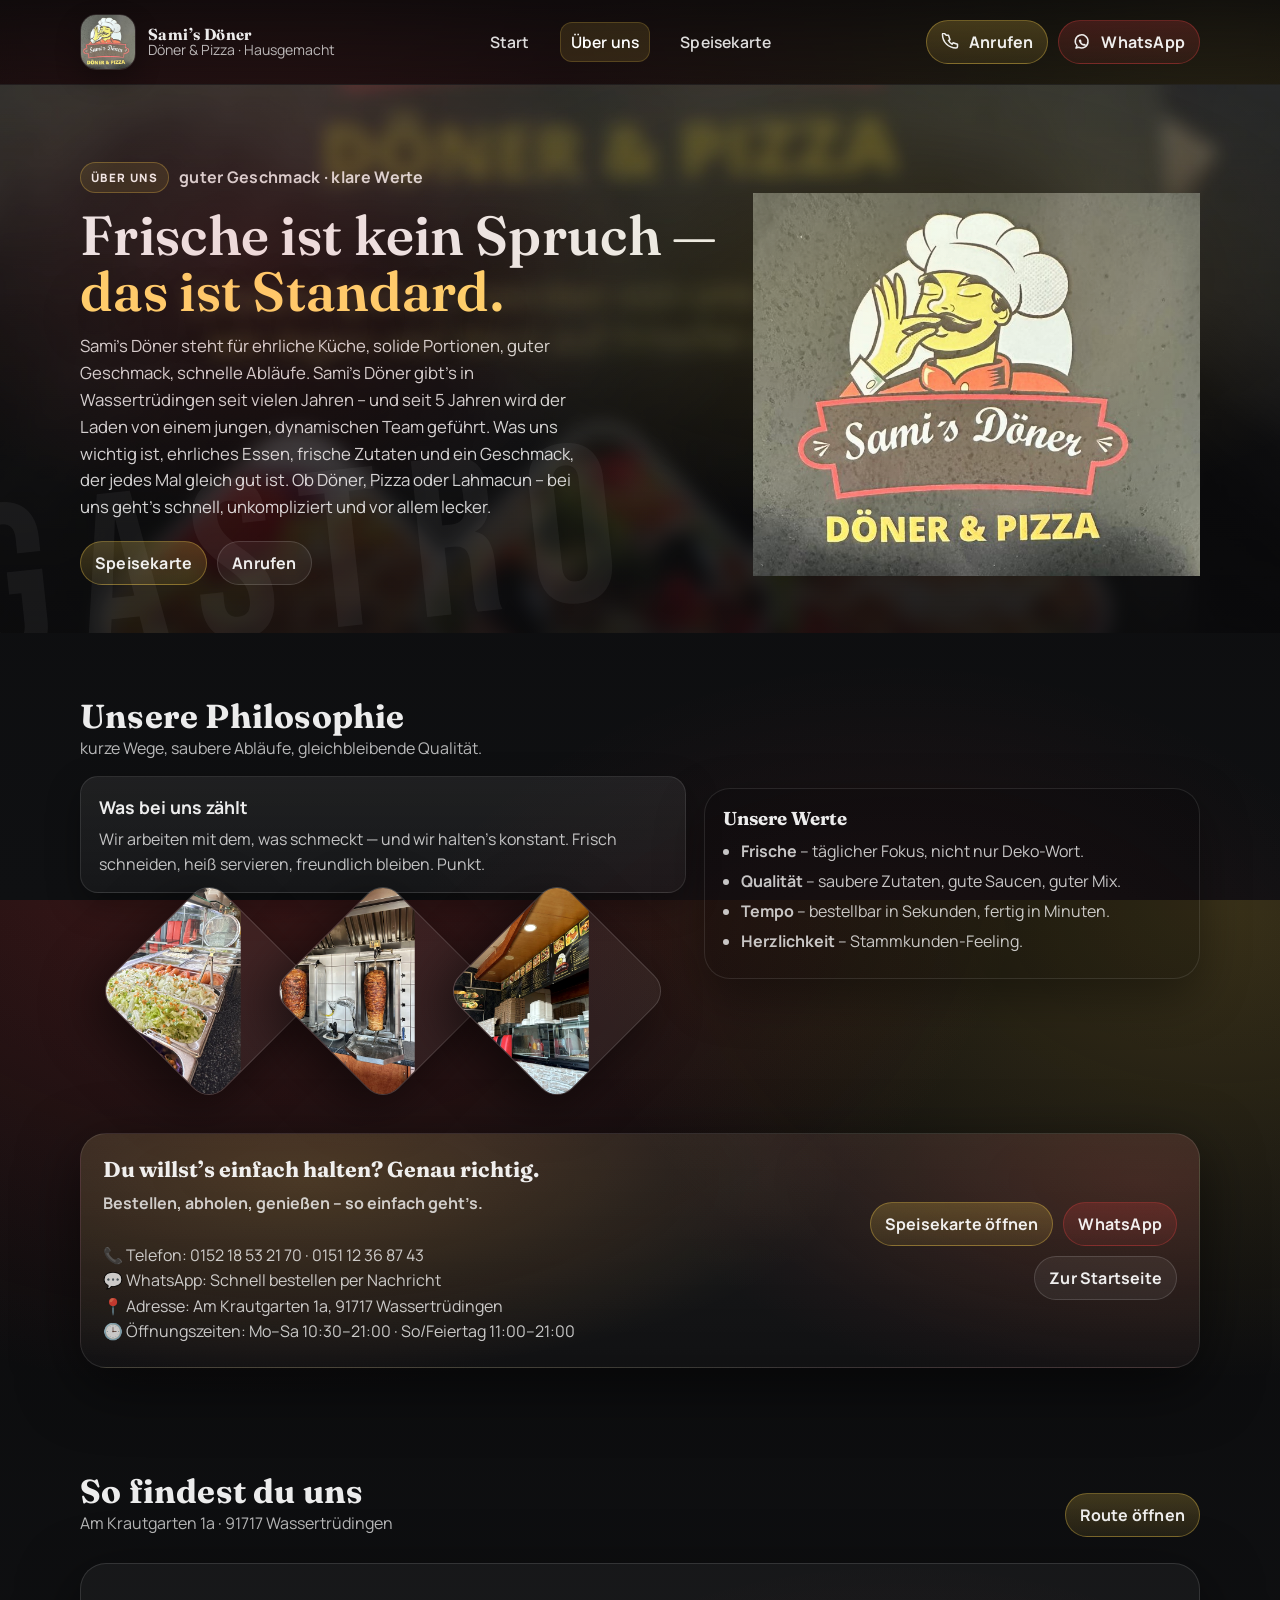
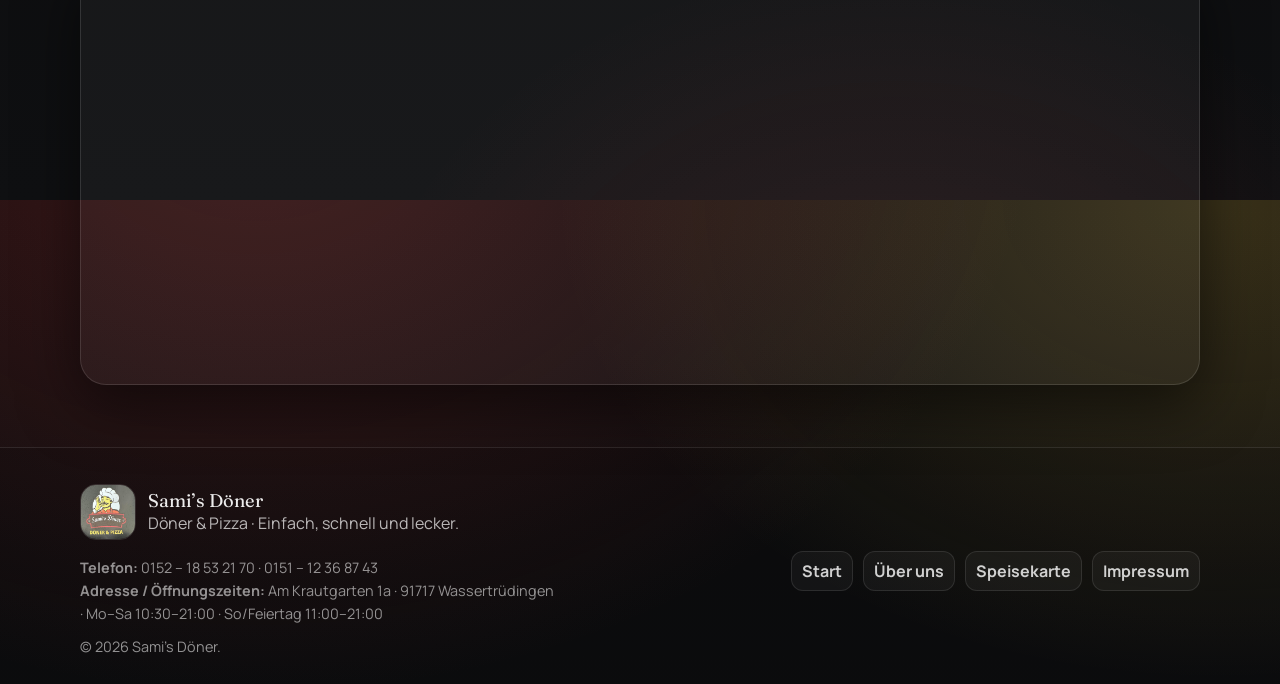
==== about/index.html @ f516ffdb "Add files via upload" ====
<!doctype html>
<html lang="de">
<head>
  <meta charset="utf-8" />
  <meta name="viewport" content="width=device-width, initial-scale=1" />
  <title>Über uns — Sami’s Döner</title>
  <meta name="description" content="Ein Blick hinter die Theke: Was uns wichtig ist, wie wir arbeiten und warum bei Sami’s Döner Frische zählt." />
  <meta name="theme-color" content="#0b0b0c" />
  <meta property="og:title" content="Über uns — Sami’s Döner" />
  <meta property="og:description" content="Ein Blick hinter die Theke: Was uns wichtig ist, wie wir arbeiten und warum bei Sami’s Döner Frische zählt." />
  <meta property="og:type" content="website" />
  <meta property="og:image" content="../assets/img/flyer.jpg" />
  <link rel="preconnect" href="https://fonts.googleapis.com">
  <link rel="preconnect" href="https://fonts.gstatic.com" crossorigin>
  <link href="https://fonts.googleapis.com/css2?family=Bebas+Neue&family=Fraunces:opsz,wght@9..144,400..700&family=Manrope:wght@400..800&display=swap" rel="stylesheet">
  <link rel="stylesheet" href="../assets/css/style.css" />
</head>
<body>

<header class="site-header">
  <a class="skiplink" href="#main">Zum Inhalt springen</a>
  <div class="container header-inner">
    <a class="brand" href="../">
      <img src="../assets/img/logo.jpg" alt="Sami’s Döner Logo">
      <div class="name">
        <strong>Sami’s Döner</strong>
        <span>Döner &amp; Pizza · Hausgemacht</span>
      </div>
    </a>

    <nav class="nav" aria-label="Hauptnavigation">
      <a href="../">Start</a>
      <a href="../about/" aria-current="page">Über uns</a>
      <a href="../speisekarte/">Speisekarte</a>
    </nav>

    <div class="header-cta">
      <a class="btn btn--gold" href="tel:+4915218532170" title="Anrufen: 0152 18 53 21 70">
        <svg class="icon" viewBox="0 0 24 24" fill="none" aria-hidden="true"><path d="M7 3h3l2 6-2 1c1 2 3 4 5 5l1-2 6 2v3c0 1-1 2-2 2-10 0-18-8-18-18 0-1 1-2 2-2z" stroke="currentColor" stroke-width="2" stroke-linecap="round" stroke-linejoin="round"/></svg>
        Anrufen
      </a>
      <a class="btn btn--red" href="https://wa.me/4915218532170" target="_blank" rel="noopener" title="WhatsApp öffnen">
        <svg class="icon" viewBox="0 0 24 24" fill="none" aria-hidden="true"><path d="M20 11.5a8.5 8.5 0 0 1-12.6 7.4L4 20l1.3-3.2A8.5 8.5 0 1 1 20 11.5z" stroke="currentColor" stroke-width="2" stroke-linecap="round" stroke-linejoin="round"/><path d="M8.6 9.2c.2-.5.5-.6.8-.6h.6c.2 0 .4.1.5.3l.8 1.7c.1.2.1.5 0 .7l-.4.7c.6 1.1 1.6 2.1 2.7 2.7l.7-.4c.2-.1.5-.1.7 0l1.7.8c.2.1.3.3.3.5v.6c0 .3-.1.6-.6.8-.6.2-1.6.2-3-.3-2.4-.9-4.3-2.8-5.2-5.2-.5-1.4-.5-2.4-.3-3z" fill="currentColor"/></svg>
        WhatsApp
      </a>
    </div>

    <button id="burger" class="burger" aria-label="Menü öffnen" aria-expanded="false" aria-controls="mobilePanel">
      <svg class="icon" viewBox="0 0 24 24" fill="none" aria-hidden="true">
        <path d="M4 7h16M4 12h16M4 17h16" stroke="currentColor" stroke-width="2" stroke-linecap="round"/>
      </svg>
    </button>
  </div>

  <div id="mobilePanel" class="mobile-panel" role="dialog" aria-label="Mobile Navigation">
    <a href="../">Start <span>→</span></a>
    <a href="../about/">Über uns <span>→</span></a>
    <a href="../speisekarte/">Speisekarte <span>→</span></a>
    <div class="actions">
      <a class="btn btn--gold" href="tel:+4915218532170">Anrufen</a>
      <a class="btn btn--red" href="https://wa.me/4915218532170" target="_blank" rel="noopener">WhatsApp</a>
    </div>
  </div>
</header>


<main id="main">
  <section class="hero" style="padding-bottom:26px">
    <div class="container hero-grid">
      <div class="reveal">
        <div class="hero-kicker">
          <span class="badge">Über uns</span>
          <span>guter Geschmack · klare Werte</span>
        </div>
        <h1>Frische ist kein Spruch — <span class="accent">das ist Standard.</span></h1>
        <p>
           Sami’s Döner steht für ehrliche Küche, solide Portionen, guter Geschmack, schnelle Abläufe.
            Sami’s Döner gibt’s in Wassertrüdingen seit vielen Jahren – und seit 5 Jahren wird der Laden von einem jungen, dynamischen Team geführt. Was uns wichtig ist, ehrliches Essen, frische Zutaten und ein Geschmack, der jedes Mal gleich gut ist. Ob Döner, Pizza oder Lahmacun – bei uns geht’s schnell, unkompliziert und vor allem lecker.
          </p>
        <div class="hero-actions">
          <a class="btn btn--gold" href="../speisekarte/">Speisekarte</a>
          <a class="btn" href="tel:+4915218532170">Anrufen</a>
        </div>
      </div>
      <div class="hero-logo reveal">
        <img src="../assets/img/logo.jpg" alt="Sami’s Döner – Logo">
      </div>
    </div>
    <div class="big-ghost" aria-hidden="true">GASTRO</div>
  </section>

  <section class="section">
    <div class="container split">
      <div class="reveal">
        <div class="section-title" style="margin-bottom:14px">
          <div>
            <h2>Unsere Philosophie</h2>
            <p>kurze Wege, saubere Abläufe, gleichbleibende Qualität.</p>
          </div>
        </div>

        <article class="card">
          <div class="card-inner">
            <h3>Was bei uns zählt</h3>
            <p>
              Wir arbeiten mit dem, was schmeckt — und wir halten’s konstant.
              Frisch schneiden, heiß servieren, freundlich bleiben. Punkt.
            </p>
          </div>
        </article>

        <div class="diamonds" style="margin-top:18px">
          <div class="diamond"><img src="../assets/img/photos/diamond-salat.jpg" alt="Döner Teller"></div>
          <div class="diamond"><img src="../assets/img/photos/diamond-spiesse.jpg" alt="Pizza"></div>
          <div class="diamond"><img src="../assets/img/photos/diamond-interior.jpg" alt="Döner"></div>
        </div>
      </div>

      <aside class="note reveal">
        <h3>Unsere Werte</h3>
        <ul>
          <li><b>Frische</b> – täglicher Fokus, nicht nur Deko-Wort.</li>
          <li><b>Qualität</b> – saubere Zutaten, gute Saucen, guter Mix.</li>
          <li><b>Tempo</b> – bestellbar in Sekunden, fertig in Minuten.</li>
          <li><b>Herzlichkeit</b> – Stammkunden-Feeling.</li>
        </ul>
      </aside>
    </div>
  </section>

  <section class="section" style="padding-top:0">
    <div class="container">
      <div class="cta-band reveal">
        <div>
          <h3>Du willst’s einfach halten? Genau richtig.</h3>
          <p>
           <b>Bestellen, abholen, genießen – so einfach geht’s.</b><br>
           <br>

📞 Telefon: 0152 18 53 21 70 · 0151 12 36 87 43<br>
💬 WhatsApp: Schnell bestellen per Nachricht<br>
📍 Adresse: Am Krautgarten 1a, 91717 Wassertrüdingen<br>
🕒 Öffnungszeiten: Mo–Sa 10:30–21:00 · So/Feiertag 11:00–21:00
          </p>
        </div>
        <div class="actions">
          <a class="btn btn--gold" href="../speisekarte/">Speisekarte öffnen</a>
          <a class="btn btn--red" href="https://wa.me/4915218532170" target="_blank" rel="noopener">WhatsApp</a>
          <a class="btn" href="../">Zur Startseite</a>
        </div>
      </div>
    </div>
  </section>

  <section class="section" id="maps" style="padding-top:40px">
    <div class="container">
      <div class="section-title reveal">
        <div>
          <h2>So findest du uns</h2>
          <p>Am Krautgarten 1a · 91717 Wassertrüdingen <span class="muted"></span></p>
        </div>
        <div style="display:flex; gap:10px; flex-wrap:wrap">
          <a class="btn btn--gold" href="https://www.google.com/maps?q=Am+Krautgarten+1a+91717+Wassertr%C3%BCdingen" target="_blank" rel="noopener">Route öffnen</a>
        </div>
      </div>
      <div class="map-embed reveal" aria-label="Google Maps">
        <iframe loading="lazy" referrerpolicy="no-referrer-when-downgrade"
          src="https://www.google.com/maps?q=Am+Krautgarten+1a+91717+Wassertr%C3%BCdingen&amp;output=embed"
          title="Google Maps — Sami’s Döner"></iframe>
      </div>
    </div>
  </section>

</main>

<footer>
  <div class="container footer-grid">
    <div>
      <div class="footer-brand">
        <img src="../assets/img/logo.jpg" alt="" aria-hidden="true">
        <div>
          <div style="font-family:'Fraunces',serif;font-size:1.15rem">Sami’s Döner</div>
          <div class="muted">Döner &amp; Pizza · Einfach, schnell und lecker.</div>
        </div>
      </div>
      <div class="smallprint">
        <div><b>Telefon:</b> <a href="tel:+4915218532170">0152&nbsp;–&nbsp;18&nbsp;53&nbsp;21&nbsp;70</a> · <a href="tel:+4915112368743">0151&nbsp;–&nbsp;12&nbsp;36&nbsp;87&nbsp;43</a></div>
        <div><b>Adresse / Öffnungszeiten:</b> Am Krautgarten 1a · 91717 Wassertrüdingen<br> · Mo–Sa 10:30–21:00 · So/Feiertag 11:00–21:00</div>
        <div style="margin-top:10px">© 2026 Sami’s Döner.</div>
      </div>
    </div>
    <div class="footer-nav" aria-label="Footer Navigation">
      <a href="/">Start</a>
      <a href="/about/">Über uns</a>
      <a href="/speisekarte/">Speisekarte</a>
      <a href="/impressum/">Impressum</a>
    </div>
  </div>
</footer>

<script src="../assets/js/main.js" defer></script>
</body>
</html>
---- assets/css/style.css ----
/* Sami's Döner – One-page vibe across 3 pages
   ----------------------------------------------------------- */
:root{
  --bg: #0b0b0c;
  --bg2:#0f1012;
  --surface: rgba(255,255,255,.06);
  --surface2: rgba(255,255,255,.10);
  --stroke: rgba(255,255,255,.14);
  --text: rgba(255,255,255,.92);
  --muted: rgba(255,255,255,.70);
  --gold: #f1c84b;
  --gold2:#ffd56d;
  --red: #c63b3b;
  --red2:#ff4a4a;
  --shadow: 0 18px 60px rgba(0,0,0,.55);
  --radius: 18px;
  --radius2: 26px;
  --max: 1120px;
  --pad: 20px;

  --h1: clamp(2.4rem, 4.3vw, 4.35rem);
  --h2: clamp(1.6rem, 2.6vw, 2.3rem);
  --h3: 1.15rem;
}

/* Base */
*{box-sizing:border-box}
html,body{height:100%}
html{scroll-behavior:smooth}
body{
  margin:0;
  font-family: "Manrope", system-ui, -apple-system, Segoe UI, Roboto, Arial, sans-serif;
  color:var(--text);
  background:
    radial-gradient(1200px 900px at 20% -10%, rgba(198,59,59,.28), transparent 65%),
    radial-gradient(1100px 800px at 95% 0%, rgba(241,200,75,.20), transparent 60%),
    radial-gradient(900px 700px at 70% 120%, rgba(255,74,74,.10), transparent 60%),
    linear-gradient(180deg, var(--bg), var(--bg2));
  overflow-x:hidden;
}
a{color:inherit; text-decoration:none}
img{max-width:100%; display:block}
button{font-family:inherit}
::selection{background: rgba(241,200,75,.35)}
.muted{color:var(--muted)}
.container{width:min(var(--max), 100% - 2*var(--pad)); margin-inline:auto}
.skiplink{
  position:absolute; left:-999px; top:auto;
  width:1px;height:1px; overflow:hidden
}
.skiplink:focus{left:16px; top:16px; width:auto; height:auto; padding:10px 12px; background:#111; border:1px solid var(--stroke); border-radius:12px; z-index:9999}

/* Header */
.site-header{
  position:sticky; top:0; z-index:50;
  backdrop-filter: blur(10px);
  background: linear-gradient(180deg, rgba(9,9,10,.78), rgba(9,9,10,.40));
  border-bottom: 1px solid rgba(255,255,255,.08);
}

/* Ensure mobile panel never shows on desktop */
.mobile-panel{display:none}
.mobile-panel.open{display:none}
.header-inner{
  display:flex; align-items:center; justify-content:space-between;
  gap:14px; padding:14px 0;
}
.brand{
  display:flex; align-items:center; gap:12px;
  min-width: 230px;
}
.brand img{
  width:56px; height:56px; object-fit:cover;
  border-radius:16px;
  border:1px solid rgba(255,255,255,.10);
  box-shadow: 0 10px 24px rgba(0,0,0,.32);
}
.brand .name{
  display:flex; flex-direction:column; line-height:1.05;
}
.brand .name strong{
  font-family:"Fraunces", serif;
  font-variation-settings: "opsz" 72;
  letter-spacing:.4px;
}
.brand .name span{font-size:.88rem; color:var(--muted)}

.nav{
  display:flex; align-items:center; gap:20px;
}
.nav a{
  position:relative;
  font-weight:600;
  font-size:.98rem;
  letter-spacing:.2px;
  padding:8px 10px;
  border-radius:12px;
  color:rgba(255,255,255,.86);
}
.nav a:hover{background: rgba(255,255,255,.06)}
.nav a[aria-current="page"]{
  color: #fff;
  background: rgba(241,200,75,.12);
  border: 1px solid rgba(241,200,75,.20);
}
.header-cta{
  display:flex; align-items:center; gap:10px;
}
.btn{
  display:inline-flex; align-items:center; justify-content:center; gap:10px;
  padding:10px 14px;
  border-radius: 999px;
  border:1px solid rgba(255,255,255,.14);
  background: rgba(255,255,255,.06);
  color:rgba(255,255,255,.92);
  font-weight:700;
  letter-spacing:.2px;
  transition: transform .15s ease, background .15s ease, border-color .15s ease;
  cursor:pointer;
}
.btn:hover{transform: translateY(-1px); background: rgba(255,255,255,.09); border-color: rgba(255,255,255,.22)}
.btn:active{transform: translateY(0px)}
.btn--gold{
  background: linear-gradient(180deg, rgba(241,200,75,.22), rgba(241,200,75,.10));
  border-color: rgba(241,200,75,.35);
}
.btn--gold:hover{background: linear-gradient(180deg, rgba(241,200,75,.28), rgba(241,200,75,.12))}
.btn--red{
  background: linear-gradient(180deg, rgba(198,59,59,.25), rgba(198,59,59,.10));
  border-color: rgba(198,59,59,.40);
}
.pill{
  display:inline-flex; align-items:center; gap:8px;
  padding:8px 10px;
  border-radius:999px;
  border:1px solid rgba(255,255,255,.12);
  background: rgba(0,0,0,.22);
}
.icon{
  width:18px;height:18px; display:inline-block;
}

/* Mobile nav */
.burger{
  display:none;
  width:44px; height:44px;
  border-radius:14px;
  border:1px solid rgba(255,255,255,.14);
  background: rgba(255,255,255,.06);
  color:#fff;
}
.burger:focus-visible, .btn:focus-visible, .nav a:focus-visible{
  outline: 3px solid rgba(241,200,75,.35);
  outline-offset: 2px;
}

/* Hero */
.hero{
  position:relative;
  padding: clamp(44px, 6vw, 80px) 0 42px;
  overflow:hidden;
}
.hero::before{
  content:"";
  position:absolute; inset:-40px;
  background:
    linear-gradient(180deg, rgba(10,10,12,.40), rgba(10,10,12,.90)),
    url("../img/hero-bg.jpg");
  background-size:cover;
  background-position:center;
  filter: saturate(1.05);
  transform: scale(1.06);
}
.hero::after{
  content:"";
  position:absolute; inset:0;
  background:
    radial-gradient(850px 420px at 70% 35%, rgba(241,200,75,.14), transparent 60%),
    radial-gradient(650px 460px at 20% 30%, rgba(255,74,74,.12), transparent 60%);
  pointer-events:none;
}
.hero-grid{
  position:relative;
  display:grid;
  grid-template-columns: 1.18fr .82fr;
  gap: 30px;
  align-items:center;
}
.hero-kicker{
  display:inline-flex; align-items:center; gap:10px;
  color: rgba(255,255,255,.82);
  font-weight:700;
  letter-spacing:.3px;
  margin-bottom:14px;
}
.hero-kicker b{
  color:var(--gold2);
  font-family:"Fraunces", serif;
}
.hero h1{
  margin:0 0 14px;
  font-family:"Fraunces", serif;
  font-weight: 600;
  font-size: var(--h1);
  line-height:1.02;
  letter-spacing:.3px;
}
.hero h1 .accent{
  color: var(--gold2);
  text-shadow: 0 18px 40px rgba(0,0,0,.45);
}
.hero p{
  margin: 0 0 20px;
  color: rgba(255,255,255,.82);
  font-size: 1.05rem;
  line-height:1.6;
  max-width: 52ch;
}
.hero-actions{
  display:flex; flex-wrap:wrap; gap:10px;
  margin-bottom: 22px;
}
.hero-meta{
  display:flex; flex-wrap:wrap; gap:10px;
  color: rgba(255,255,255,.76);
  font-weight:600;
  font-size:.95rem;
}
.hero-meta .pill{border-color: rgba(241,200,75,.22)}
.hero-media{
  position:relative;
  justify-self:end;
  width: min(520px, 100%);
  border-radius: var(--radius2);
  border: 1px solid rgba(255,255,255,.10);
  background: rgba(0,0,0,.22);
  box-shadow: var(--shadow);
  overflow:hidden;
}
.hero-media > img{width:100%; height:auto; object-fit:cover}
.hero-media__badge{
  position:absolute; left:16px; bottom:16px;
  width: 140px;
  border-radius: 18px;
  overflow:hidden;
  background: rgba(0,0,0,.35);
  border:1px solid rgba(255,255,255,.16);
  box-shadow: var(--shadow);
}
.hero-media__badge img{width:100%; height:auto; display:block}


.big-ghost{
  position:absolute; left:-3vw; bottom:-5vw;
  font-family:"Bebas Neue", system-ui, sans-serif;
  font-size: clamp(5rem, 18vw, 14rem);
  letter-spacing: .12em;
  color: rgba(255,255,255,.05);
  transform: rotate(-6deg);
  pointer-events:none;
  user-select:none;
  white-space:nowrap;
}

/* Marquee */
.marquee{
  position:relative;
  border-block: 1px solid rgba(255,255,255,.10);
  background: rgba(0,0,0,.14);
  overflow:hidden;
}
.marquee .track{
  display:flex;
  gap: 38px;
  padding: 12px 0;
  width:max-content;
  animation: marquee 18s linear infinite;
}
.marquee span{
  display:inline-flex; align-items:center; gap:10px;
  font-weight:800;
  letter-spacing:.18em;
  text-transform:uppercase;
  color: rgba(255,255,255,.80);
  font-size:.9rem;
}
.marquee i{
  width:10px; height:10px; border-radius:999px;
  display:inline-block;
  background: linear-gradient(180deg, rgba(241,200,75,.85), rgba(198,59,59,.75));
  box-shadow: 0 0 0 6px rgba(241,200,75,.10);
}
@keyframes marquee{
  0%{transform:translateX(0)}
  100%{transform:translateX(-50%)}
}

/* Sections */
.section{
  padding: 62px 0;
  position:relative;
}
.section-title{
  display:flex; align-items:flex-end; justify-content:space-between;
  gap: 16px;
  margin-bottom: 26px;
}
.section-title h2{
  margin:0;
  font-size: var(--h2);
  font-family:"Fraunces", serif;
  letter-spacing:.2px;
}
.section-title p{margin:0; color:var(--muted); max-width:56ch; line-height:1.6}
.grid-3{display:grid; grid-template-columns: repeat(3, 1fr); gap:16px}
.card{
  border: 1px solid rgba(255,255,255,.10);
  background: linear-gradient(180deg, rgba(255,255,255,.07), rgba(255,255,255,.03));
  border-radius: var(--radius);
  box-shadow: 0 12px 34px rgba(0,0,0,.32);
  overflow:hidden;
}
.card-inner{padding:18px 18px 16px}
.card h3{margin:0 0 8px; font-size:1.1rem}
.card p{margin:0; color:rgba(255,255,255,.74); line-height:1.55}
.badge{
  display:inline-flex; align-items:center; gap:8px;
  padding:7px 10px;
  border-radius: 999px;
  border: 1px solid rgba(241,200,75,.30);
  background: rgba(241,200,75,.10);
  color: rgba(255,255,255,.92);
  font-weight:800;
  letter-spacing:.12em;
  font-size:.72rem;
  text-transform:uppercase;
}

/* Diamonds gallery (inspired by flyer) */
.diamonds{
  display:flex;
  gap: 14px;
  justify-content:center;
  margin-top: 22px;
  flex-wrap:wrap;
}

.hero-grid .diamonds{margin-top:32px}
.diamond{
  width: 160px; aspect-ratio: 1 / 1;
  border-radius: 22px;
  overflow:hidden;
  transform: rotate(45deg);
  border: 1px solid rgba(255,255,255,.14);
  box-shadow: 0 18px 50px rgba(0,0,0,.50);
  background: rgba(255,255,255,.06);
}
.diamond img{
  width: 145%;
  height: 145%;
  object-fit:cover;
  transform: rotate(-45deg) translate(-14%, -14%);
  filter: saturate(1.1) contrast(1.05);
}

/* CTA band */
.cta-band{
  border-radius: var(--radius2);
  border: 1px solid rgba(255,255,255,.10);
  background:
    radial-gradient(900px 320px at 20% 20%, rgba(241,200,75,.16), transparent 60%),
    radial-gradient(800px 360px at 95% 20%, rgba(198,59,59,.16), transparent 60%),
    linear-gradient(180deg, rgba(255,255,255,.06), rgba(255,255,255,.02));
  box-shadow: var(--shadow);
  padding: 22px;
  display:grid;
  grid-template-columns: 1.2fr .8fr;
  gap: 16px;
  align-items:center;
}
.cta-band h3{
  margin:0 0 8px;
  font-family:"Fraunces", serif;
  font-size: 1.35rem;
}
.cta-band p{margin:0; color:rgba(255,255,255,.76); line-height:1.6}
.cta-band .actions{display:flex; flex-wrap:wrap; gap:10px; justify-content:flex-end}

/* Menu */
.menu-wrap{
  display:grid;
  grid-template-columns: 260px 1fr;
  gap: 18px;
  align-items: start;
}
.menu-nav{
  position:sticky; top: 86px;
  border: 1px solid rgba(255,255,255,.10);
  border-radius: var(--radius);
  background: rgba(0,0,0,.18);
  padding: 14px;
}
.menu-nav h3{
  margin:0 0 10px;
  font-size: .95rem;
  color: rgba(255,255,255,.82);
  letter-spacing:.14em;
  text-transform:uppercase;
}
.menu-nav a{
  display:flex;
  align-items:center;
  justify-content:space-between;
  gap:10px;
  padding:10px 10px;
  border-radius: 14px;
  border:1px solid transparent;
  color: rgba(255,255,255,.80);
  font-weight:700;
}
.menu-nav a:hover{background: rgba(255,255,255,.06)}
.menu-nav a.active{
  background: rgba(241,200,75,.10);
  border-color: rgba(241,200,75,.22);
  color: #fff;
}
.menu-nav .count{
  font-size:.82rem;
  color: rgba(255,255,255,.68);
  padding: 4px 8px;
  border: 1px solid rgba(255,255,255,.14);
  border-radius:999px;
  background: rgba(0,0,0,.22);
}

.menu-content{
  display:grid;
  gap: 16px;
}
.menu-section{
  border: 1px solid rgba(255,255,255,.10);
  border-radius: var(--radius2);
  background: rgba(255,255,255,.04);
  box-shadow: 0 18px 50px rgba(0,0,0,.35);
  overflow:hidden;
}
.menu-section header{
  padding: 18px 18px 14px;
  background:
    radial-gradient(700px 240px at 20% 30%, rgba(241,200,75,.12), transparent 60%),
    radial-gradient(620px 260px at 90% 20%, rgba(198,59,59,.12), transparent 60%),
    linear-gradient(180deg, rgba(255,255,255,.06), rgba(255,255,255,.02));
  border-bottom: 1px solid rgba(255,255,255,.08);
}
.menu-section header h2{
  margin:0;
  font-family:"Fraunces", serif;
  font-size: 1.5rem;
}
.menu-section header p{margin:8px 0 0; color: rgba(255,255,255,.74); line-height:1.55; max-width:70ch}
.menu-list{
  padding: 8px 10px 12px;
  display:grid;
  gap: 6px;
}
.menu-item{
  display:grid;
  grid-template-columns: 1fr auto;
  gap: 14px;
  padding: 12px 12px;
  border-radius: 16px;
  border: 1px solid transparent;
}
.menu-item:hover{
  background: rgba(255,255,255,.05);
  border-color: rgba(255,255,255,.10);
}
.menu-item h4{
  margin:0;
  font-size: 1.02rem;
  letter-spacing:.2px;
}
.menu-item .desc{
  margin:6px 0 0;
  color: rgba(255,255,255,.72);
  line-height:1.5;
  font-size:.95rem;
}
.menu-item .meta{
  display:flex; gap:8px; flex-wrap:wrap;
  margin-top:10px;
}
.tag{
  font-size:.72rem;
  font-weight:800;
  letter-spacing:.12em;
  text-transform:uppercase;
  padding: 6px 9px;
  border-radius:999px;
  border: 1px solid rgba(255,255,255,.16);
  background: rgba(0,0,0,.20);
  color: rgba(255,255,255,.82);
}
.tag.hot{border-color: rgba(255,74,74,.40); background: rgba(255,74,74,.10)}
.tag.new{border-color: rgba(241,200,75,.40); background: rgba(241,200,75,.10)}
.price{
  font-family:"Fraunces", serif;
  font-weight:650;
  font-size: 1.2rem;
  color: var(--gold2);
  white-space:nowrap;
}

/* About timeline-ish */
.split{
  display:grid;
  grid-template-columns: 1.1fr .9fr;
  gap: 18px;
  align-items:center;
}
.note{
  border-radius: var(--radius2);
  border: 1px solid rgba(255,255,255,.10);
  background: rgba(0,0,0,.20);
  padding: 18px;
  box-shadow: 0 18px 48px rgba(0,0,0,.35);
}
.note h3{margin:0 0 10px; font-family:"Fraunces", serif}
.note ul{margin:0; padding-left: 18px; color: rgba(255,255,255,.76)}
.note li{margin:8px 0}

/* Note as image (Startseite: Ladenfoto statt Liste) */
.note--image{padding:10px}
.note--image .note__img{
  width:100%;
  height:auto;
  display:block;
  border-radius: calc(var(--radius2) - 8px);
  border: 1px solid rgba(255,255,255,.12);
}

/* Footer */
footer{
  padding: 36px 0 26px;
  border-top: 1px solid rgba(255,255,255,.10);
  background: rgba(0,0,0,.12);
}
.footer-grid{
  display:grid;
  grid-template-columns: 1.1fr .9fr;
  gap: 18px;
  align-items:center;
}
.footer-brand{
  display:flex; gap:12px; align-items:center;
}
.footer-brand img{
  width:56px;height:56px;border-radius:16px; border:1px solid rgba(255,255,255,.12)
}
.footer-nav{
  display:flex; flex-wrap:wrap; gap:10px; justify-content:flex-end;
}
.footer-nav a{
  padding:8px 10px;
  border-radius: 12px;
  border:1px solid rgba(255,255,255,.10);
  background: rgba(255,255,255,.04);
  color: rgba(255,255,255,.80);
  font-weight:700;
}
.footer-nav a:hover{background: rgba(255,255,255,.07)}
.smallprint{
  margin-top: 16px;
  color: rgba(255,255,255,.55);
  font-size: .9rem;
  line-height:1.6;
}

/* Reveal */
.reveal{
  opacity:0;
  transform: translateY(14px);
  transition: opacity .55s ease, transform .55s ease;
}
.reveal.is-in{
  opacity:1;
  transform: translateY(0px);
}

/* Responsive */
/* Map embed */
.map-embed{
  margin-top: 18px;
  border-radius: var(--radius2);
  overflow:hidden;
  border:1px solid rgba(255,255,255,.12);
  background: rgba(255,255,255,.04);
  box-shadow: var(--shadow);
}
.map-embed iframe{
  width:100%;
  height: 420px;
  border:0;
  display:block;
}

@media (max-width: 980px){
  .hero-grid{grid-template-columns:1fr; gap:18px}
  .hero-media{justify-self:start; width:min(620px, 100%)}
  .big-ghost{left:-10vw}
  .grid-3{grid-template-columns:1fr; gap:12px}
  .cta-band{grid-template-columns:1fr}
  .cta-band .actions{justify-content:flex-start}
  .menu-wrap{grid-template-columns:1fr}
  .menu-nav{position:relative; top:auto}
  .split{grid-template-columns:1fr}
}
@media (max-width: 720px){
  .brand{min-width:auto}
  .nav, .header-cta{display:none}
  .burger{display:inline-flex; align-items:center; justify-content:center}
  .mobile-panel{
    display:none;
    position:fixed;
    inset: 70px 12px 12px;
    border-radius: 22px;
    background: rgba(10,10,12,.92);
    border:1px solid rgba(255,255,255,.12);
    backdrop-filter: blur(10px);
    box-shadow: 0 28px 90px rgba(0,0,0,.60);
    padding: 14px;
    z-index: 60;
  }
  .mobile-panel.open{display:block}
  .mobile-panel a{
    display:flex;
    align-items:center;
    justify-content:space-between;
    padding: 14px 12px;
    border-radius: 16px;
    border:1px solid rgba(255,255,255,.10);
    background: rgba(255,255,255,.04);
    margin-bottom: 10px;
    font-weight:800;
  }
  .mobile-panel .actions{display:flex; gap:10px; flex-wrap:wrap}
  .diamond{width: 132px}


  /* Mobile: header solid (not transparent) */
  .site-header{
    background: var(--bg);
    backdrop-filter: none;
  }

  /* Mobile: hero diamonds spacing */
  .hero-grid .diamonds{
    margin-top: 7px;
    margin-bottom: 7px;
    gap: 7px;
  }

}

/* Reduced motion */
@media (prefers-reduced-motion: reduce){
  html{scroll-behavior:auto}
  .reveal{opacity:1; transform:none}
  .marquee .track{animation:none}
  .btn{transition:none}
}

.menu-gallery{display:grid; gap:14px; grid-template-columns:repeat(3,minmax(0,1fr));}
.menu-gallery a{border-radius:18px; overflow:hidden; border:1px solid rgba(255,255,255,.12); background:rgba(0,0,0,.20); box-shadow:var(--shadow);}
.menu-gallery img{width:100%; height:260px; object-fit:cover; display:block}
@media (max-width:900px){.menu-gallery{grid-template-columns:1fr;}.menu-gallery img{height:320px}}


/* Fix: Speisekarte Kategorien oben + sticky */
.menu-wrap{align-items:start}
.menu-nav{align-self:start;margin-top:0}



}






/* Mobile tweak: Startseite Diamonds Abstand */
@media (max-width: 900px){
  .diamonds{ margin-top: 20px !important; margin-bottom: 11px !important; }
}
@media (max-width: 820px){
  .diamonds{ margin-top: 20px !important; margin-bottom: 11px !important; }
}
@media (max-width: 768px){
  .diamonds{ margin-top: 20px !important; margin-bottom: 11px !important; }
}
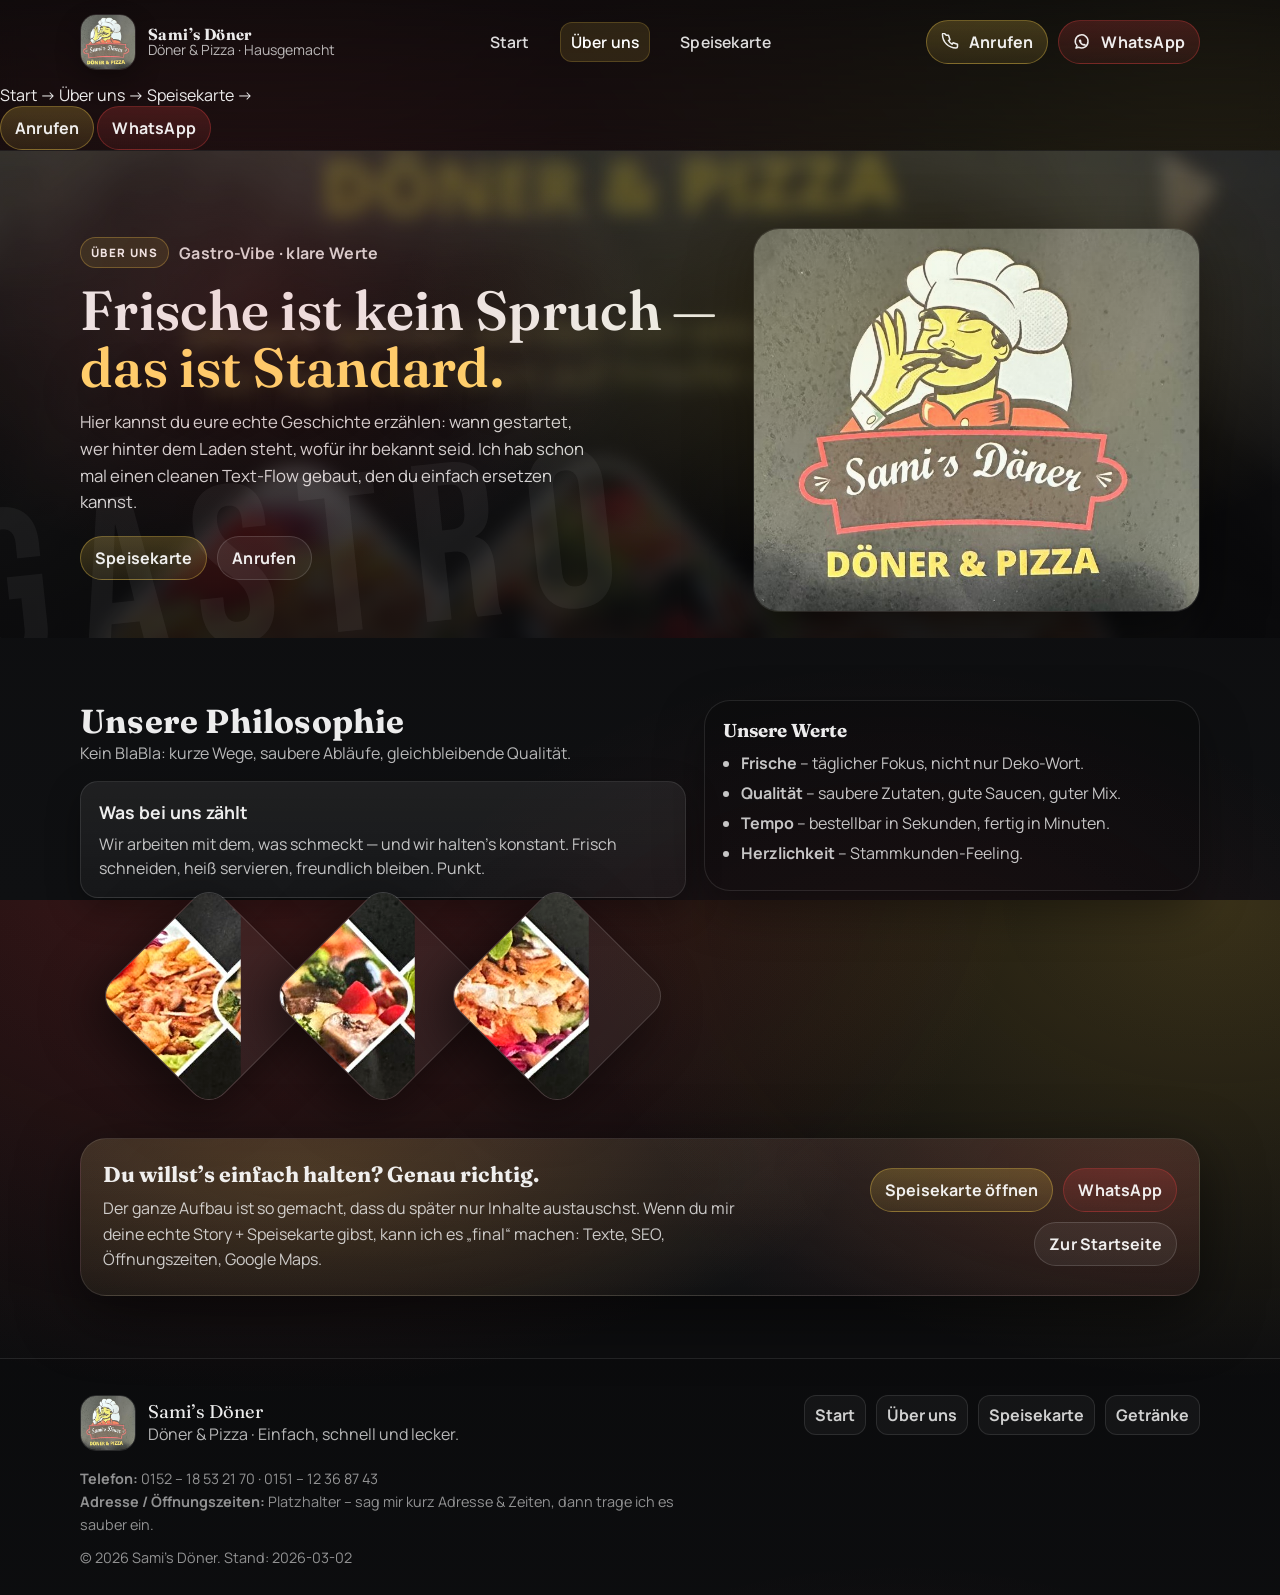
==== commit 171fa73a: "Add files via upload" ====
--- a/about/index.html
+++ b/about/index.html
@@ -70,13 +70,13 @@
       <div class="reveal">
         <div class="hero-kicker">
           <span class="badge">Über uns</span>
-          <span>guter Geschmack · klare Werte</span>
+          <span>Gastro-Vibe · klare Werte</span>
         </div>
         <h1>Frische ist kein Spruch — <span class="accent">das ist Standard.</span></h1>
         <p>
-           Sami’s Döner steht für ehrliche Küche, solide Portionen, guter Geschmack, schnelle Abläufe.
-            Sami’s Döner gibt’s in Wassertrüdingen seit vielen Jahren – und seit 5 Jahren wird der Laden von einem jungen, dynamischen Team geführt. Was uns wichtig ist, ehrliches Essen, frische Zutaten und ein Geschmack, der jedes Mal gleich gut ist. Ob Döner, Pizza oder Lahmacun – bei uns geht’s schnell, unkompliziert und vor allem lecker.
-          </p>
+          Hier kannst du eure echte Geschichte erzählen: wann gestartet, wer hinter dem Laden steht,
+          wofür ihr bekannt seid. Ich hab schon mal einen cleanen Text-Flow gebaut, den du einfach ersetzen kannst.
+        </p>
         <div class="hero-actions">
           <a class="btn btn--gold" href="../speisekarte/">Speisekarte</a>
           <a class="btn" href="tel:+4915218532170">Anrufen</a>
@@ -95,7 +95,7 @@
         <div class="section-title" style="margin-bottom:14px">
           <div>
             <h2>Unsere Philosophie</h2>
-            <p>kurze Wege, saubere Abläufe, gleichbleibende Qualität.</p>
+            <p>Kein BlaBla: kurze Wege, saubere Abläufe, gleichbleibende Qualität.</p>
           </div>
         </div>
 
@@ -110,9 +110,9 @@
         </article>
 
         <div class="diamonds" style="margin-top:18px">
-          <div class="diamond"><img src="../assets/img/photos/diamond-salat.jpg" alt="Döner Teller"></div>
-          <div class="diamond"><img src="../assets/img/photos/diamond-spiesse.jpg" alt="Pizza"></div>
-          <div class="diamond"><img src="../assets/img/photos/diamond-interior.jpg" alt="Döner"></div>
+          <div class="diamond"><img src="../assets/img/diamond1.jpg" alt="Döner Teller"></div>
+          <div class="diamond"><img src="../assets/img/diamond2.jpg" alt="Pizza"></div>
+          <div class="diamond"><img src="../assets/img/diamond3.jpg" alt="Döner"></div>
         </div>
       </div>
 
@@ -134,13 +134,8 @@
         <div>
           <h3>Du willst’s einfach halten? Genau richtig.</h3>
           <p>
-           <b>Bestellen, abholen, genießen – so einfach geht’s.</b><br>
-           <br>
-
-📞 Telefon: 0152 18 53 21 70 · 0151 12 36 87 43<br>
-💬 WhatsApp: Schnell bestellen per Nachricht<br>
-📍 Adresse: Am Krautgarten 1a, 91717 Wassertrüdingen<br>
-🕒 Öffnungszeiten: Mo–Sa 10:30–21:00 · So/Feiertag 11:00–21:00
+            Der ganze Aufbau ist so gemacht, dass du später nur Inhalte austauschst.
+            Wenn du mir deine echte Story + Speisekarte gibst, kann ich es „final“ machen: Texte, SEO, Öffnungszeiten, Google Maps.
           </p>
         </div>
         <div class="actions">
@@ -151,26 +146,6 @@
       </div>
     </div>
   </section>
-
-  <section class="section" id="maps" style="padding-top:40px">
-    <div class="container">
-      <div class="section-title reveal">
-        <div>
-          <h2>So findest du uns</h2>
-          <p>Am Krautgarten 1a · 91717 Wassertrüdingen <span class="muted"></span></p>
-        </div>
-        <div style="display:flex; gap:10px; flex-wrap:wrap">
-          <a class="btn btn--gold" href="https://www.google.com/maps?q=Am+Krautgarten+1a+91717+Wassertr%C3%BCdingen" target="_blank" rel="noopener">Route öffnen</a>
-        </div>
-      </div>
-      <div class="map-embed reveal" aria-label="Google Maps">
-        <iframe loading="lazy" referrerpolicy="no-referrer-when-downgrade"
-          src="https://www.google.com/maps?q=Am+Krautgarten+1a+91717+Wassertr%C3%BCdingen&amp;output=embed"
-          title="Google Maps — Sami’s Döner"></iframe>
-      </div>
-    </div>
-  </section>
-
 </main>
 
 <footer>
@@ -185,15 +160,15 @@
       </div>
       <div class="smallprint">
         <div><b>Telefon:</b> <a href="tel:+4915218532170">0152&nbsp;–&nbsp;18&nbsp;53&nbsp;21&nbsp;70</a> · <a href="tel:+4915112368743">0151&nbsp;–&nbsp;12&nbsp;36&nbsp;87&nbsp;43</a></div>
-        <div><b>Adresse / Öffnungszeiten:</b> Am Krautgarten 1a · 91717 Wassertrüdingen<br> · Mo–Sa 10:30–21:00 · So/Feiertag 11:00–21:00</div>
-        <div style="margin-top:10px">© 2026 Sami’s Döner.</div>
+        <div><b>Adresse / Öffnungszeiten:</b> Platzhalter – sag mir kurz Adresse &amp; Zeiten, dann trage ich es sauber ein.</div>
+        <div style="margin-top:10px">© 2026 Sami’s Döner. Stand: 2026-03-02</div>
       </div>
     </div>
     <div class="footer-nav" aria-label="Footer Navigation">
-      <a href="/">Start</a>
-      <a href="/about/">Über uns</a>
-      <a href="/speisekarte/">Speisekarte</a>
-      <a href="/impressum/">Impressum</a>
+      <a href="../">Start</a>
+      <a href="../about/">Über uns</a>
+      <a href="../speisekarte/">Speisekarte</a>
+      <a href="../speisekarte/#getraenke">Getränke</a>
     </div>
   </div>
 </footer>
--- a/assets/css/style.css
+++ b/assets/css/style.css
@@ -57,10 +57,6 @@
   background: linear-gradient(180deg, rgba(9,9,10,.78), rgba(9,9,10,.40));
   border-bottom: 1px solid rgba(255,255,255,.08);
 }
-
-/* Ensure mobile panel never shows on desktop */
-.mobile-panel{display:none}
-.mobile-panel.open{display:none}
 .header-inner{
   display:flex; align-items:center; justify-content:space-between;
   gap:14px; padding:14px 0;
@@ -227,8 +223,7 @@
   font-size:.95rem;
 }
 .hero-meta .pill{border-color: rgba(241,200,75,.22)}
-.hero-media{
-  position:relative;
+.hero-logo{
   justify-self:end;
   width: min(520px, 100%);
   border-radius: var(--radius2);
@@ -237,18 +232,7 @@
   box-shadow: var(--shadow);
   overflow:hidden;
 }
-.hero-media > img{width:100%; height:auto; object-fit:cover}
-.hero-media__badge{
-  position:absolute; left:16px; bottom:16px;
-  width: 140px;
-  border-radius: 18px;
-  overflow:hidden;
-  background: rgba(0,0,0,.35);
-  border:1px solid rgba(255,255,255,.16);
-  box-shadow: var(--shadow);
-}
-.hero-media__badge img{width:100%; height:auto; display:block}
-
+.hero-logo img{width:100%; height:auto; object-fit:cover}
 
 .big-ghost{
   position:absolute; left:-3vw; bottom:-5vw;
@@ -344,8 +328,6 @@
   margin-top: 22px;
   flex-wrap:wrap;
 }
-
-.hero-grid .diamonds{margin-top:32px}
 .diamond{
   width: 160px; aspect-ratio: 1 / 1;
   border-radius: 22px;
@@ -391,7 +373,7 @@
   display:grid;
   grid-template-columns: 260px 1fr;
   gap: 18px;
-  align-items: start;
+  align-items:start;
 }
 .menu-nav{
   position:sticky; top: 86px;
@@ -516,7 +498,7 @@
   display:grid;
   grid-template-columns: 1.1fr .9fr;
   gap: 18px;
-  align-items:center;
+  align-items:start;
 }
 .note{
   border-radius: var(--radius2);
@@ -529,16 +511,6 @@
 .note ul{margin:0; padding-left: 18px; color: rgba(255,255,255,.76)}
 .note li{margin:8px 0}
 
-/* Note as image (Startseite: Ladenfoto statt Liste) */
-.note--image{padding:10px}
-.note--image .note__img{
-  width:100%;
-  height:auto;
-  display:block;
-  border-radius: calc(var(--radius2) - 8px);
-  border: 1px solid rgba(255,255,255,.12);
-}
-
 /* Footer */
 footer{
   padding: 36px 0 26px;
@@ -549,7 +521,7 @@
   display:grid;
   grid-template-columns: 1.1fr .9fr;
   gap: 18px;
-  align-items:center;
+  align-items:start;
 }
 .footer-brand{
   display:flex; gap:12px; align-items:center;
@@ -588,25 +560,9 @@
 }
 
 /* Responsive */
-/* Map embed */
-.map-embed{
-  margin-top: 18px;
-  border-radius: var(--radius2);
-  overflow:hidden;
-  border:1px solid rgba(255,255,255,.12);
-  background: rgba(255,255,255,.04);
-  box-shadow: var(--shadow);
-}
-.map-embed iframe{
-  width:100%;
-  height: 420px;
-  border:0;
-  display:block;
-}
-
 @media (max-width: 980px){
   .hero-grid{grid-template-columns:1fr; gap:18px}
-  .hero-media{justify-self:start; width:min(620px, 100%)}
+  .hero-logo{justify-self:start; width:min(620px, 100%)}
   .big-ghost{left:-10vw}
   .grid-3{grid-template-columns:1fr; gap:12px}
   .cta-band{grid-template-columns:1fr}
@@ -645,21 +601,6 @@
   }
   .mobile-panel .actions{display:flex; gap:10px; flex-wrap:wrap}
   .diamond{width: 132px}
-
-
-  /* Mobile: header solid (not transparent) */
-  .site-header{
-    background: var(--bg);
-    backdrop-filter: none;
-  }
-
-  /* Mobile: hero diamonds spacing */
-  .hero-grid .diamonds{
-    margin-top: 7px;
-    margin-bottom: 7px;
-    gap: 7px;
-  }
-
 }
 
 /* Reduced motion */
@@ -669,33 +610,3 @@
   .marquee .track{animation:none}
   .btn{transition:none}
 }
-
-.menu-gallery{display:grid; gap:14px; grid-template-columns:repeat(3,minmax(0,1fr));}
-.menu-gallery a{border-radius:18px; overflow:hidden; border:1px solid rgba(255,255,255,.12); background:rgba(0,0,0,.20); box-shadow:var(--shadow);}
-.menu-gallery img{width:100%; height:260px; object-fit:cover; display:block}
-@media (max-width:900px){.menu-gallery{grid-template-columns:1fr;}.menu-gallery img{height:320px}}
-
-
-/* Fix: Speisekarte Kategorien oben + sticky */
-.menu-wrap{align-items:start}
-.menu-nav{align-self:start;margin-top:0}
-
-
-
-}
-
-
-
-
-
-
-/* Mobile tweak: Startseite Diamonds Abstand */
-@media (max-width: 900px){
-  .diamonds{ margin-top: 20px !important; margin-bottom: 11px !important; }
-}
-@media (max-width: 820px){
-  .diamonds{ margin-top: 20px !important; margin-bottom: 11px !important; }
-}
-@media (max-width: 768px){
-  .diamonds{ margin-top: 20px !important; margin-bottom: 11px !important; }
-}
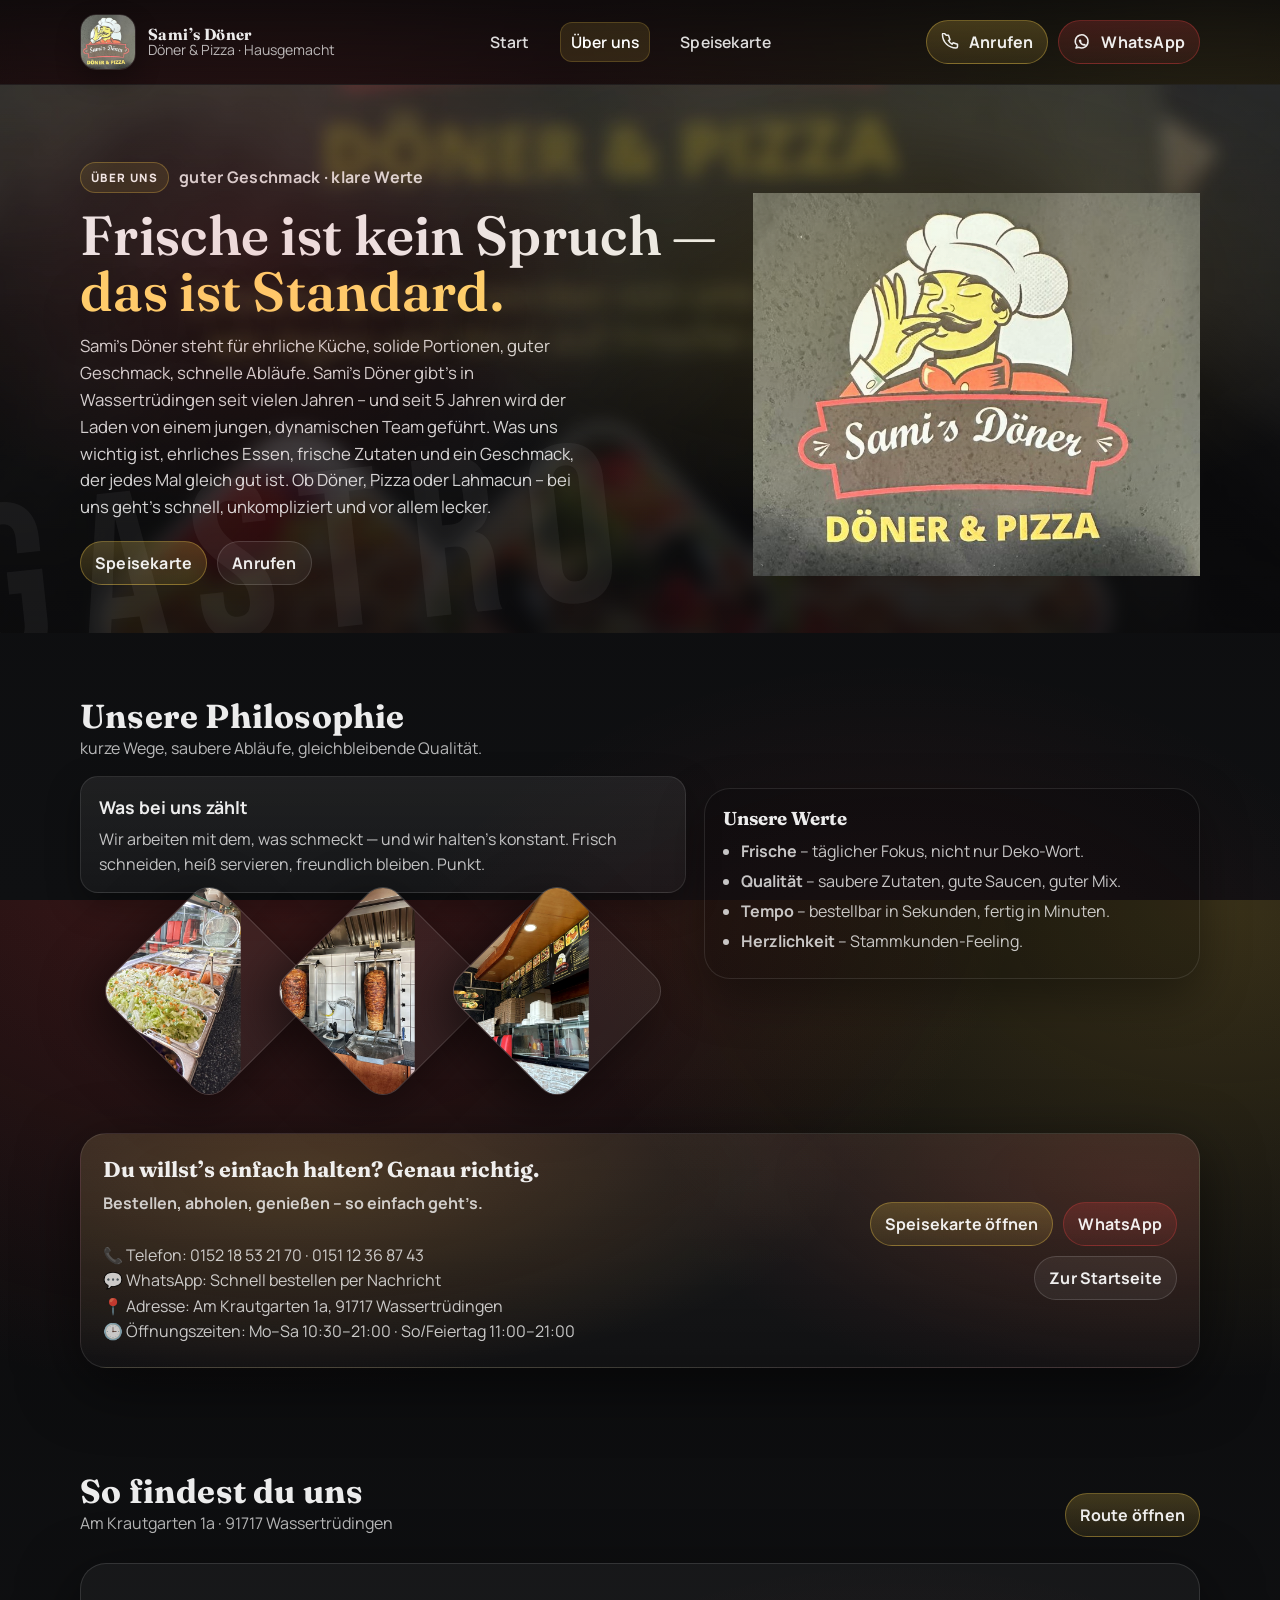
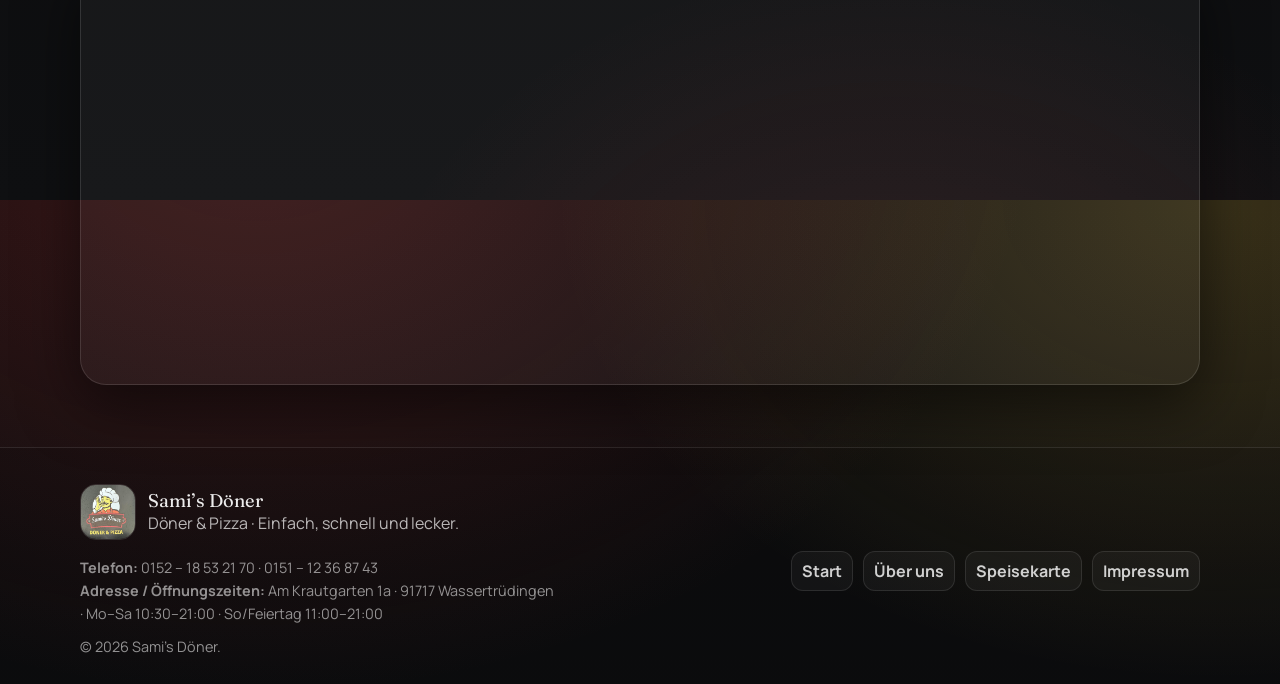
==== commit 15b79ca8: "Add files via upload" ====
--- a/about/index.html
+++ b/about/index.html
@@ -70,13 +70,13 @@
       <div class="reveal">
         <div class="hero-kicker">
           <span class="badge">Über uns</span>
-          <span>Gastro-Vibe · klare Werte</span>
+          <span>guter Geschmack · klare Werte</span>
         </div>
         <h1>Frische ist kein Spruch — <span class="accent">das ist Standard.</span></h1>
         <p>
-          Hier kannst du eure echte Geschichte erzählen: wann gestartet, wer hinter dem Laden steht,
-          wofür ihr bekannt seid. Ich hab schon mal einen cleanen Text-Flow gebaut, den du einfach ersetzen kannst.
-        </p>
+           Sami’s Döner steht für ehrliche Küche, solide Portionen, guter Geschmack, schnelle Abläufe.
+            Sami’s Döner gibt’s in Wassertrüdingen seit vielen Jahren – und seit 5 Jahren wird der Laden von einem jungen, dynamischen Team geführt. Was uns wichtig ist, ehrliches Essen, frische Zutaten und ein Geschmack, der jedes Mal gleich gut ist. Ob Döner, Pizza oder Lahmacun – bei uns geht’s schnell, unkompliziert und vor allem lecker.
+          </p>
         <div class="hero-actions">
           <a class="btn btn--gold" href="../speisekarte/">Speisekarte</a>
           <a class="btn" href="tel:+4915218532170">Anrufen</a>
@@ -95,7 +95,7 @@
         <div class="section-title" style="margin-bottom:14px">
           <div>
             <h2>Unsere Philosophie</h2>
-            <p>Kein BlaBla: kurze Wege, saubere Abläufe, gleichbleibende Qualität.</p>
+            <p>kurze Wege, saubere Abläufe, gleichbleibende Qualität.</p>
           </div>
         </div>
 
@@ -110,9 +110,9 @@
         </article>
 
         <div class="diamonds" style="margin-top:18px">
-          <div class="diamond"><img src="../assets/img/diamond1.jpg" alt="Döner Teller"></div>
-          <div class="diamond"><img src="../assets/img/diamond2.jpg" alt="Pizza"></div>
-          <div class="diamond"><img src="../assets/img/diamond3.jpg" alt="Döner"></div>
+          <div class="diamond"><img src="../assets/img/photos/diamond-salat.jpg" alt="Döner Teller"></div>
+          <div class="diamond"><img src="../assets/img/photos/diamond-spiesse.jpg" alt="Pizza"></div>
+          <div class="diamond"><img src="../assets/img/photos/diamond-interior.jpg" alt="Döner"></div>
         </div>
       </div>
 
@@ -134,8 +134,13 @@
         <div>
           <h3>Du willst’s einfach halten? Genau richtig.</h3>
           <p>
-            Der ganze Aufbau ist so gemacht, dass du später nur Inhalte austauschst.
-            Wenn du mir deine echte Story + Speisekarte gibst, kann ich es „final“ machen: Texte, SEO, Öffnungszeiten, Google Maps.
+           <b>Bestellen, abholen, genießen – so einfach geht’s.</b><br>
+           <br>
+
+📞 Telefon: 0152 18 53 21 70 · 0151 12 36 87 43<br>
+💬 WhatsApp: Schnell bestellen per Nachricht<br>
+📍 Adresse: Am Krautgarten 1a, 91717 Wassertrüdingen<br>
+🕒 Öffnungszeiten: Mo–Sa 10:30–21:00 · So/Feiertag 11:00–21:00
           </p>
         </div>
         <div class="actions">
@@ -146,6 +151,26 @@
       </div>
     </div>
   </section>
+
+  <section class="section" id="maps" style="padding-top:40px">
+    <div class="container">
+      <div class="section-title reveal">
+        <div>
+          <h2>So findest du uns</h2>
+          <p>Am Krautgarten 1a · 91717 Wassertrüdingen <span class="muted"></span></p>
+        </div>
+        <div style="display:flex; gap:10px; flex-wrap:wrap">
+          <a class="btn btn--gold" href="https://www.google.com/maps?q=Am+Krautgarten+1a+91717+Wassertr%C3%BCdingen" target="_blank" rel="noopener">Route öffnen</a>
+        </div>
+      </div>
+      <div class="map-embed reveal" aria-label="Google Maps">
+        <iframe loading="lazy" referrerpolicy="no-referrer-when-downgrade"
+          src="https://www.google.com/maps?q=Am+Krautgarten+1a+91717+Wassertr%C3%BCdingen&amp;output=embed"
+          title="Google Maps — Sami’s Döner"></iframe>
+      </div>
+    </div>
+  </section>
+
 </main>
 
 <footer>
@@ -160,15 +185,15 @@
       </div>
       <div class="smallprint">
         <div><b>Telefon:</b> <a href="tel:+4915218532170">0152&nbsp;–&nbsp;18&nbsp;53&nbsp;21&nbsp;70</a> · <a href="tel:+4915112368743">0151&nbsp;–&nbsp;12&nbsp;36&nbsp;87&nbsp;43</a></div>
-        <div><b>Adresse / Öffnungszeiten:</b> Platzhalter – sag mir kurz Adresse &amp; Zeiten, dann trage ich es sauber ein.</div>
-        <div style="margin-top:10px">© 2026 Sami’s Döner. Stand: 2026-03-02</div>
+        <div><b>Adresse / Öffnungszeiten:</b> Am Krautgarten 1a · 91717 Wassertrüdingen<br> · Mo–Sa 10:30–21:00 · So/Feiertag 11:00–21:00</div>
+        <div style="margin-top:10px">© 2026 Sami’s Döner.</div>
       </div>
     </div>
     <div class="footer-nav" aria-label="Footer Navigation">
-      <a href="../">Start</a>
-      <a href="../about/">Über uns</a>
+      <a href="../index.html">Start</a>
+      <a href="./">Über uns</a>
       <a href="../speisekarte/">Speisekarte</a>
-      <a href="../speisekarte/#getraenke">Getränke</a>
+      <a href="../impressum/">Impressum</a>
     </div>
   </div>
 </footer>
--- a/assets/css/style.css
+++ b/assets/css/style.css
@@ -57,6 +57,10 @@
   background: linear-gradient(180deg, rgba(9,9,10,.78), rgba(9,9,10,.40));
   border-bottom: 1px solid rgba(255,255,255,.08);
 }
+
+/* Ensure mobile panel never shows on desktop */
+.mobile-panel{display:none}
+.mobile-panel.open{display:none}
 .header-inner{
   display:flex; align-items:center; justify-content:space-between;
   gap:14px; padding:14px 0;
@@ -223,7 +227,8 @@
   font-size:.95rem;
 }
 .hero-meta .pill{border-color: rgba(241,200,75,.22)}
-.hero-logo{
+.hero-media{
+  position:relative;
   justify-self:end;
   width: min(520px, 100%);
   border-radius: var(--radius2);
@@ -232,7 +237,18 @@
   box-shadow: var(--shadow);
   overflow:hidden;
 }
-.hero-logo img{width:100%; height:auto; object-fit:cover}
+.hero-media > img{width:100%; height:auto; object-fit:cover}
+.hero-media__badge{
+  position:absolute; left:16px; bottom:16px;
+  width: 140px;
+  border-radius: 18px;
+  overflow:hidden;
+  background: rgba(0,0,0,.35);
+  border:1px solid rgba(255,255,255,.16);
+  box-shadow: var(--shadow);
+}
+.hero-media__badge img{width:100%; height:auto; display:block}
+
 
 .big-ghost{
   position:absolute; left:-3vw; bottom:-5vw;
@@ -328,6 +344,8 @@
   margin-top: 22px;
   flex-wrap:wrap;
 }
+
+.hero-grid .diamonds{margin-top:32px}
 .diamond{
   width: 160px; aspect-ratio: 1 / 1;
   border-radius: 22px;
@@ -373,7 +391,7 @@
   display:grid;
   grid-template-columns: 260px 1fr;
   gap: 18px;
-  align-items:start;
+  align-items: start;
 }
 .menu-nav{
   position:sticky; top: 86px;
@@ -498,7 +516,7 @@
   display:grid;
   grid-template-columns: 1.1fr .9fr;
   gap: 18px;
-  align-items:start;
+  align-items:center;
 }
 .note{
   border-radius: var(--radius2);
@@ -511,6 +529,16 @@
 .note ul{margin:0; padding-left: 18px; color: rgba(255,255,255,.76)}
 .note li{margin:8px 0}
 
+/* Note as image (Startseite: Ladenfoto statt Liste) */
+.note--image{padding:10px}
+.note--image .note__img{
+  width:100%;
+  height:auto;
+  display:block;
+  border-radius: calc(var(--radius2) - 8px);
+  border: 1px solid rgba(255,255,255,.12);
+}
+
 /* Footer */
 footer{
   padding: 36px 0 26px;
@@ -521,7 +549,7 @@
   display:grid;
   grid-template-columns: 1.1fr .9fr;
   gap: 18px;
-  align-items:start;
+  align-items:center;
 }
 .footer-brand{
   display:flex; gap:12px; align-items:center;
@@ -560,9 +588,25 @@
 }
 
 /* Responsive */
+/* Map embed */
+.map-embed{
+  margin-top: 18px;
+  border-radius: var(--radius2);
+  overflow:hidden;
+  border:1px solid rgba(255,255,255,.12);
+  background: rgba(255,255,255,.04);
+  box-shadow: var(--shadow);
+}
+.map-embed iframe{
+  width:100%;
+  height: 420px;
+  border:0;
+  display:block;
+}
+
 @media (max-width: 980px){
   .hero-grid{grid-template-columns:1fr; gap:18px}
-  .hero-logo{justify-self:start; width:min(620px, 100%)}
+  .hero-media{justify-self:start; width:min(620px, 100%)}
   .big-ghost{left:-10vw}
   .grid-3{grid-template-columns:1fr; gap:12px}
   .cta-band{grid-template-columns:1fr}
@@ -601,6 +645,21 @@
   }
   .mobile-panel .actions{display:flex; gap:10px; flex-wrap:wrap}
   .diamond{width: 132px}
+
+
+  /* Mobile: header solid (not transparent) */
+  .site-header{
+    background: var(--bg);
+    backdrop-filter: none;
+  }
+
+  /* Mobile: hero diamonds spacing */
+  .hero-grid .diamonds{
+    margin-top: 7px;
+    margin-bottom: 7px;
+    gap: 7px;
+  }
+
 }
 
 /* Reduced motion */
@@ -610,3 +669,33 @@
   .marquee .track{animation:none}
   .btn{transition:none}
 }
+
+.menu-gallery{display:grid; gap:14px; grid-template-columns:repeat(3,minmax(0,1fr));}
+.menu-gallery a{border-radius:18px; overflow:hidden; border:1px solid rgba(255,255,255,.12); background:rgba(0,0,0,.20); box-shadow:var(--shadow);}
+.menu-gallery img{width:100%; height:260px; object-fit:cover; display:block}
+@media (max-width:900px){.menu-gallery{grid-template-columns:1fr;}.menu-gallery img{height:320px}}
+
+
+/* Fix: Speisekarte Kategorien oben + sticky */
+.menu-wrap{align-items:start}
+.menu-nav{align-self:start;margin-top:0}
+
+
+
+}
+
+
+
+
+
+
+/* Mobile tweak: Startseite Diamonds Abstand */
+@media (max-width: 900px){
+  .diamonds{ margin-top: 20px !important; margin-bottom: 11px !important; }
+}
+@media (max-width: 820px){
+  .diamonds{ margin-top: 20px !important; margin-bottom: 11px !important; }
+}
+@media (max-width: 768px){
+  .diamonds{ margin-top: 20px !important; margin-bottom: 11px !important; }
+}
